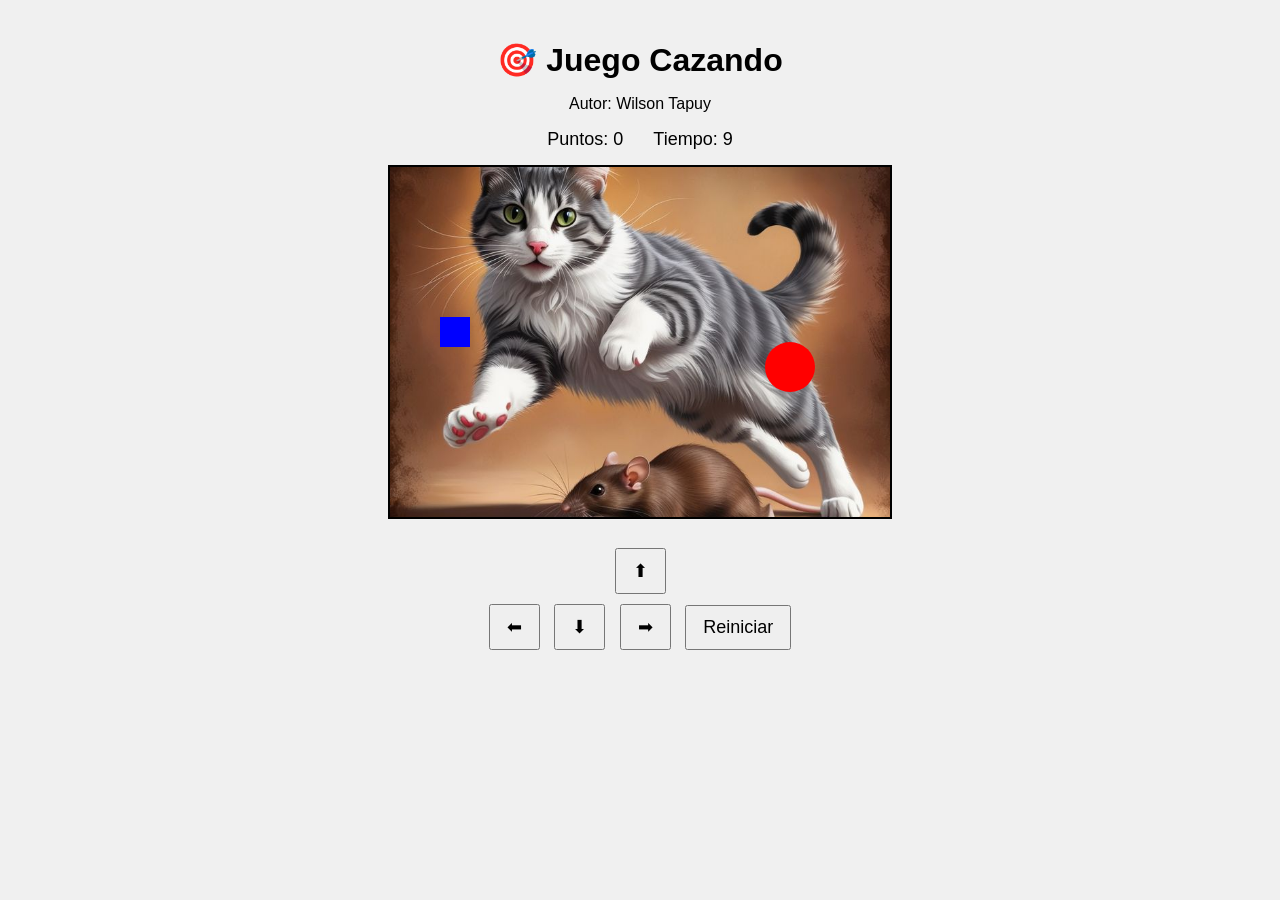
==== index.html @ 60b299bd "Cambio de nombre al html" ====
<!DOCTYPE html>
<html lang="es">

<head>
    <meta charset="UTF-8">
    <meta name="viewport" content="width=device-width, initial-scale=1.0">

    <title>Juego Cazando</title>

    <link rel="stylesheet" href="cazando.css">

    <script src="utilitarios.js"></script>

</head>

<body>

    <h1>🎯 Juego Cazando</h1>

    <p>Autor: Wilson Tapuy</p>

    <div class="panel">

        <span>
            Puntos:
            <span id="puntos">0</span>
        </span>

        <span>
            Tiempo:
            <span id="tiempo">10</span>
        </span>

    </div>

    <canvas id="juego" width="500" height="350"></canvas>

    <div class="controles">

        <button onclick="moverArriba()">⬆</button>

        <br>

        <button onclick="moverIzquierda()">⬅</button>

        <button onclick="moverAbajo()">⬇</button>
        <button onclick="moverDerecha()">➡</button>
        <button onclick="reiniciar()">Reiniciar</button>

    </div>

    <p id="mensaje"></p>

    <script src="cazando.js"></script>

</body>

</html>
---- cazando.css ----
body {

    text-align: center;

    font-family: Arial, sans-serif;

    background: #f0f0f0;

    margin: 0;

    padding: 20px;

}

h1 {

    margin-bottom: 5px;

}

.panel {

    margin: 15px 0;

    font-size: 18px;

    display: flex;

    justify-content: center;

    gap: 30px;

}

canvas {

    background-image: url("rato.jpg");

    background-size: cover;

    background-position: center;

    background-repeat: no-repeat;

    border: 2px solid black;

}

.controles {

    margin-top: 20px;

}

button {

    margin: 5px;

    padding: 10px 16px;

    font-size: 18px;

    cursor: pointer;

}

#mensaje {

    font-size: 20px;

    font-weight: bold;

    color: darkred;

    margin-top: 15px;

}
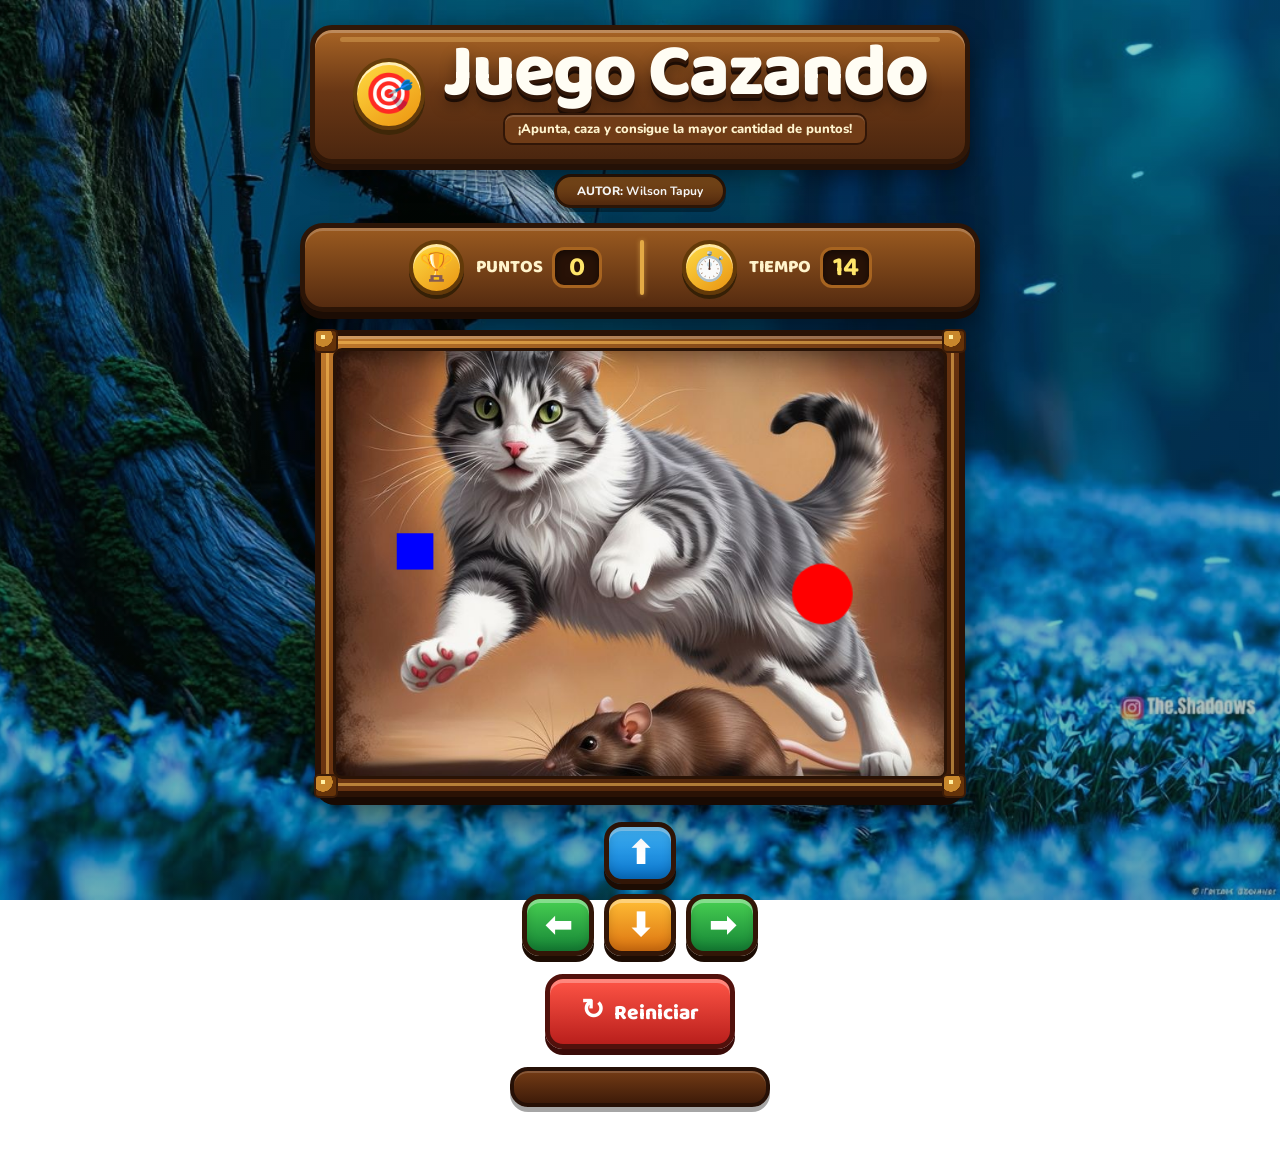
==== commit c562dfab: "Modificar el css y el html usando la ia chat gtp" ====
--- a/index.html
+++ b/index.html
@@ -10,46 +10,176 @@
     <link rel="stylesheet" href="cazando.css">
 
     <script src="utilitarios.js"></script>
-
 </head>
 
 <body>
 
-    <h1>🎯 Juego Cazando</h1>
+    <div class="juego-contenedor">
 
-    <p>Autor: Wilson Tapuy</p>
+        <!-- TÍTULO -->
+        <header class="encabezado">
 
-    <div class="panel">
+            <div class="titulo-caja">
 
-        <span>
-            Puntos:
-            <span id="puntos">0</span>
-        </span>
+                <div class="icono-titulo">
+                    🎯
+                </div>
 
-        <span>
-            Tiempo:
-            <span id="tiempo">10</span>
-        </span>
+                <div class="titulo-texto">
+
+                    <h1>Juego Cazando</h1>
+
+                    <p class="subtitulo">
+                        ¡Apunta, caza y consigue la mayor cantidad de puntos!
+                    </p>
+
+                </div>
+
+            </div>
+
+            <p class="autor">
+                AUTOR: <strong>Wilson Tapuy</strong>
+            </p>
+
+        </header>
+
+
+        <!-- PANEL DE INFORMACIÓN -->
+        <div class="panel">
+
+            <div class="dato">
+
+                <span class="dato-icono">
+                    🏆
+                </span>
+
+                <div class="dato-contenido">
+
+                    <span class="dato-titulo">
+                        PUNTOS
+                    </span>
+
+                    <strong id="puntos">
+                        0
+                    </strong>
+
+                </div>
+
+            </div>
+
+
+            <div class="separador"></div>
+
+
+            <div class="dato">
+
+                <span class="dato-icono reloj">
+                    ⏱️
+                </span>
+
+                <div class="dato-contenido">
+
+                    <span class="dato-titulo">
+                        TIEMPO
+                    </span>
+
+                    <strong id="tiempo">
+                        10
+                    </strong>
+
+                </div>
+
+            </div>
+
+        </div>
+
+
+        <!-- ÁREA DEL JUEGO -->
+        <main class="zona-juego">
+
+            <div class="marco-juego">
+
+                <div class="esquina esquina-arriba-izq"></div>
+                <div class="esquina esquina-arriba-der"></div>
+                <div class="esquina esquina-abajo-izq"></div>
+                <div class="esquina esquina-abajo-der"></div>
+
+                <canvas
+                    id="juego"
+                    width="500"
+                    height="350">
+                </canvas>
+
+            </div>
+
+
+            <!-- CONTROLES -->
+            <div class="controles">
+
+                <div class="fila-control">
+
+                    <button
+                        class="boton boton-arriba"
+                        onclick="moverArriba()">
+
+                        ⬆
+
+                    </button>
+
+                </div>
+
+
+                <div class="fila-control">
+
+                    <button
+                        class="boton boton-izquierda"
+                        onclick="moverIzquierda()">
+
+                        ⬅
+
+                    </button>
+
+
+                    <button
+                        class="boton boton-abajo"
+                        onclick="moverAbajo()">
+
+                        ⬇
+
+                    </button>
+
+
+                    <button
+                        class="boton boton-derecha"
+                        onclick="moverDerecha()">
+
+                        ➡
+
+                    </button>
+
+                </div>
+
+
+                <button
+                    class="boton-reiniciar"
+                    onclick="reiniciar()">
+
+                    <span>↻</span>
+
+                    Reiniciar
+
+                </button>
+
+            </div>
+
+
+            <!-- MENSAJE -->
+            <p id="mensaje"></p>
+
+        </main>
 
     </div>
 
-    <canvas id="juego" width="500" height="350"></canvas>
-
-    <div class="controles">
-
-        <button onclick="moverArriba()">⬆</button>
-
-        <br>
-
-        <button onclick="moverIzquierda()">⬅</button>
-
-        <button onclick="moverAbajo()">⬇</button>
-        <button onclick="moverDerecha()">➡</button>
-        <button onclick="reiniciar()">Reiniciar</button>
-
-    </div>
-
-    <p id="mensaje"></p>
 
     <script src="cazando.js"></script>
 
--- a/cazando.css
+++ b/cazando.css
@@ -1,77 +1,1133 @@
+@import url('https://fonts.googleapis.com/css2?family=Baloo+2:wght@600;700;800&family=Nunito:wght@600;700;800&display=swap');
+
+
+/* =========================================
+   CONFIGURACIÓN GENERAL
+   ========================================= */
+
+* {
+    box-sizing: border-box;
+}
+
+
+html,
 body {
+    min-height: 100%;
+}
+
+
+body {
+
+    margin: 0;
+
+    padding: 25px 15px 45px;
+
+    font-family:
+        'Nunito',
+        Arial,
+        sans-serif;
+
+    color: white;
+
+    /*
+       IMAGEN DE FONDO
+
+       En tu carpeta tienes:
+       Cazandorato.jpg
+
+       Esta imagen ocupará TODA la pantalla.
+    */
+
+    background-image:
+        linear-gradient(
+            rgba(5, 25, 15, 0.20),
+            rgba(5, 25, 15, 0.30)
+        ),
+        url("Cazandorato.jpg");
+
+    background-size: cover;
+
+    background-position: center;
+
+    background-repeat: no-repeat;
+
+    background-attachment: fixed;
+
+    min-height: 100vh;
+
+}
+
+
+/* =========================================
+   CONTENEDOR
+   ========================================= */
+
+.juego-contenedor {
+
+    width:
+        min(900px, 100%);
+
+    margin: 0 auto;
+
+}
+
+
+/* =========================================
+   ENCABEZADO
+   ========================================= */
+
+.encabezado {
 
     text-align: center;
 
-    font-family: Arial, sans-serif;
-
-    background: #f0f0f0;
+    margin-bottom: 15px;
+
+}
+
+
+/* =========================================
+   PLACA DEL TÍTULO
+   ========================================= */
+
+.titulo-caja {
+
+    position: relative;
+
+    display: flex;
+
+    align-items: center;
+
+    justify-content: center;
+
+    gap: 18px;
+
+    width: fit-content;
+
+    max-width: 100%;
+
+    margin: 0 auto;
+
+    padding:
+        13px 38px 14px;
+
+    border-radius: 22px;
+
+    /*
+       Madera
+    */
+
+    background:
+        linear-gradient(
+            180deg,
+            #a86425 0%,
+            #693715 48%,
+            #4b260f 100%
+        );
+
+    border:
+        5px solid #301707;
+
+    box-shadow:
+
+        0 6px 0 #241106,
+
+        0 12px 25px
+        rgba(0,0,0,.45),
+
+        inset 0 3px 0
+        rgba(255,255,255,.25);
+
+}
+
+
+/* Decoración de madera */
+
+.titulo-caja::before {
+
+    content: "";
+
+    position: absolute;
+
+    top: 7px;
+
+    left: 25px;
+
+    right: 25px;
+
+    height: 5px;
+
+    border-radius: 20px;
+
+    background:
+        rgba(255,210,120,.30);
+
+}
+
+
+/* =========================================
+   ICONO
+   ========================================= */
+
+.icono-titulo {
+
+    width: 72px;
+
+    height: 72px;
+
+    flex-shrink: 0;
+
+    display: grid;
+
+    place-items: center;
+
+    border-radius: 50%;
+
+    background:
+        linear-gradient(
+            145deg,
+            #ffdb42,
+            #ec9410
+        );
+
+    border:
+        4px solid #653c0b;
+
+    font-size: 40px;
+
+    box-shadow:
+
+        0 5px 0 #3f2708,
+
+        inset 0 3px 0
+        rgba(255,255,255,.65);
+
+}
+
+
+/* =========================================
+   TÍTULO
+   ========================================= */
+
+h1 {
 
     margin: 0;
 
-    padding: 20px;
-
-}
-
-h1 {
-
-    margin-bottom: 5px;
-
-}
+    font-family:
+        'Baloo 2',
+        cursive;
+
+    font-size:
+        clamp(
+            45px,
+            8vw,
+            75px
+        );
+
+    line-height: .82;
+
+    font-weight: 800;
+
+    color: #fffdf4;
+
+    letter-spacing: -2px;
+
+    text-shadow:
+
+        0 4px 0 #321708,
+
+        0 7px 0 #1d0d05,
+
+        0 10px 15px
+        rgba(0,0,0,.35);
+
+}
+
+
+.subtitulo {
+
+    margin:
+        8px
+        0
+        0;
+
+    padding:
+        5px
+        13px;
+
+    border-radius: 10px;
+
+    display: inline-block;
+
+    background:
+        #703c17;
+
+    border:
+        2px solid #311607;
+
+    color: #fff4cf;
+
+    font-size: 13px;
+
+    font-weight: 800;
+
+    box-shadow:
+        inset 0 2px 0
+        rgba(255,255,255,.15);
+
+}
+
+
+/* =========================================
+   AUTOR
+   ========================================= */
+
+.autor {
+
+    width: fit-content;
+
+    margin:
+        10px
+        auto
+        0;
+
+    padding:
+        6px 20px;
+
+    border-radius: 20px;
+
+    background:
+        linear-gradient(
+            #8b541d,
+            #51290e
+        );
+
+    border:
+        3px solid #2b1507;
+
+    color: white;
+
+    font-size: 12px;
+
+    font-weight: 800;
+
+    box-shadow:
+        0 4px 0
+        rgba(0,0,0,.35);
+
+}
+
+
+/* =========================================
+   PANEL
+   ========================================= */
 
 .panel {
 
-    margin: 15px 0;
+    width:
+        min(680px, 96%);
+
+    margin:
+        15px auto
+        18px;
+
+    padding:
+        12px 28px;
+
+    display: flex;
+
+    align-items: center;
+
+    justify-content: center;
+
+    gap: 38px;
+
+    border-radius: 23px;
+
+    background:
+        linear-gradient(
+            180deg,
+            #9a5a20,
+            #552b10
+        );
+
+    border:
+        5px solid #2c1507;
+
+    box-shadow:
+
+        0 7px 0 #1c0d05,
+
+        0 14px 25px
+        rgba(0,0,0,.4),
+
+        inset 0 3px 0
+        rgba(255,255,255,.20);
+
+}
+
+
+/* =========================================
+   DATOS
+   ========================================= */
+
+.dato {
+
+    display: flex;
+
+    align-items: center;
+
+    gap: 12px;
+
+    min-width: 190px;
+
+}
+
+
+.dato-icono {
+
+    width: 55px;
+
+    height: 55px;
+
+    display: grid;
+
+    place-items: center;
+
+    border-radius: 50%;
+
+    background:
+        linear-gradient(
+            145deg,
+            #ffdc45,
+            #e99412
+        );
+
+    border:
+        4px solid #633a09;
+
+    font-size: 28px;
+
+    box-shadow:
+
+        0 4px 0 #352006,
+
+        inset 0 3px 0
+        rgba(255,255,255,.55);
+
+}
+
+
+.dato-contenido {
+
+    display: flex;
+
+    align-items: center;
+
+    gap: 9px;
+
+}
+
+
+.dato-titulo {
+
+    font-family:
+        'Baloo 2',
+        cursive;
+
+    color: #fff4cc;
 
     font-size: 18px;
 
+    font-weight: 800;
+
+}
+
+
+.dato strong {
+
+    min-width: 50px;
+
+    padding:
+        4px 10px;
+
+    border-radius: 12px;
+
+    background:
+        #281207;
+
+    border:
+        3px solid #a76420;
+
+    color: #ffe56a;
+
+    font-family:
+        'Baloo 2',
+        cursive;
+
+    font-size: 27px;
+
+    line-height: 1;
+
+    text-align: center;
+
+    box-shadow:
+        inset 0 3px 8px
+        rgba(0,0,0,.5);
+
+}
+
+
+/* =========================================
+   SEPARADOR
+   ========================================= */
+
+.separador {
+
+    width: 4px;
+
+    height: 55px;
+
+    border-radius: 10px;
+
+    background:
+        #e3aa45;
+
+    box-shadow:
+        0 0 5px
+        rgba(255,205,90,.5);
+
+}
+
+
+/* =========================================
+   ÁREA DEL JUEGO
+   ========================================= */
+
+.zona-juego {
+
     display: flex;
 
+    flex-direction: column;
+
+    align-items: center;
+
+}
+
+
+/* =========================================
+   MARCO DE MADERA
+   ========================================= */
+
+.marco-juego {
+
+    position: relative;
+
+    width:
+        min(650px, 100%);
+
+    padding: 12px;
+
+    border-radius: 20px;
+
+    background:
+        linear-gradient(
+            145deg,
+            #c17a2c,
+            #6c3511 45%,
+            #3d1b08
+        );
+
+    border:
+        6px solid #2a1205;
+
+    box-shadow:
+
+        0 8px 0 #180a03,
+
+        0 18px 35px
+        rgba(0,0,0,.55),
+
+        inset 0 3px 0
+        rgba(255,255,255,.25);
+
+}
+
+
+/* Textura decorativa */
+
+.marco-juego::before {
+
+    content: "";
+
+    position: absolute;
+
+    inset: 5px;
+
+    border:
+        3px solid
+        rgba(255,196,91,.55);
+
+    border-radius: 12px;
+
+    pointer-events: none;
+
+    z-index: 3;
+
+}
+
+
+/* =========================================
+   ESQUINAS
+   ========================================= */
+
+.esquina {
+
+    position: absolute;
+
+    width: 24px;
+
+    height: 24px;
+
+    border-radius: 5px;
+
+    background:
+        radial-gradient(
+            circle at 35% 30%,
+            #fff1a5 0 12%,
+            #c8872c 13% 50%,
+            #643209 51%
+        );
+
+    border:
+        2px solid #3a1b08;
+
+    z-index: 5;
+
+}
+
+
+.esquina-arriba-izq {
+
+    top: -7px;
+
+    left: -7px;
+
+}
+
+
+.esquina-arriba-der {
+
+    top: -7px;
+
+    right: -7px;
+
+}
+
+
+.esquina-abajo-izq {
+
+    bottom: -7px;
+
+    left: -7px;
+
+}
+
+
+.esquina-abajo-der {
+
+    bottom: -7px;
+
+    right: -7px;
+
+}
+
+
+/* =========================================
+   CANVAS
+   ========================================= */
+
+canvas {
+
+    display: block;
+
+    width: 100%;
+
+    height: auto;
+
+    border-radius: 9px;
+
+    border:
+        3px solid #291306;
+
+    /*
+       IMPORTANTE:
+       rato.jpg queda dentro del juego.
+       Cazandorato.jpg queda como fondo exterior.
+    */
+
+    background-image:
+        url("rato.jpg");
+
+    background-size: cover;
+
+    background-position: center;
+
+    background-repeat: no-repeat;
+
+    box-shadow:
+
+        inset 0 0 30px
+        rgba(0,0,0,.5);
+
+}
+
+
+/* =========================================
+   CONTROLES
+   ========================================= */
+
+.controles {
+
+    margin-top: 20px;
+
+    display: flex;
+
+    flex-direction: column;
+
+    align-items: center;
+
+}
+
+
+.fila-control {
+
+    display: flex;
+
     justify-content: center;
 
-    gap: 30px;
-
-}
-
-canvas {
-
-    background-image: url("rato.jpg");
-
-    background-size: cover;
-
-    background-position: center;
-
-    background-repeat: no-repeat;
-
-    border: 2px solid black;
-
-}
-
-.controles {
-
-    margin-top: 20px;
-
-}
-
-button {
+}
+
+
+/* =========================================
+   BOTONES
+   ========================================= */
+
+.boton {
+
+    width: 72px;
+
+    height: 62px;
 
     margin: 5px;
 
-    padding: 10px 16px;
-
-    font-size: 18px;
+    border-radius: 18px;
+
+    border:
+        5px solid #321607;
+
+    color: white;
+
+    font-size: 32px;
+
+    font-weight: 900;
 
     cursor: pointer;
 
-}
+    box-shadow:
+
+        0 6px 0 #1c0c03,
+
+        inset 0 4px 0
+        rgba(255,255,255,.35),
+
+        inset 0 -5px 10px
+        rgba(0,0,0,.15);
+
+    transition:
+        transform .12s ease,
+        filter .12s ease;
+
+}
+
+
+.boton:hover {
+
+    transform:
+        translateY(-4px)
+        scale(1.04);
+
+    filter:
+        brightness(1.1);
+
+}
+
+
+.boton:active {
+
+    transform:
+        translateY(4px);
+
+    box-shadow:
+
+        0 2px 0 #1c0c03,
+
+        inset 0 3px 0
+        rgba(255,255,255,.2);
+
+}
+
+
+/* ARRIBA */
+
+.boton-arriba {
+
+    background:
+        linear-gradient(
+            #42b9ff,
+            #0872c9
+        );
+
+}
+
+
+/* IZQUIERDA */
+
+.boton-izquierda {
+
+    background:
+        linear-gradient(
+            #48d052,
+            #158436
+        );
+
+}
+
+
+/* ABAJO */
+
+.boton-abajo {
+
+    background:
+        linear-gradient(
+            #ffbd35,
+            #dc7310
+        );
+
+}
+
+
+/* DERECHA */
+
+.boton-derecha {
+
+    background:
+        linear-gradient(
+            #48d052,
+            #158436
+        );
+
+}
+
+
+/* =========================================
+   REINICIAR
+   ========================================= */
+
+.boton-reiniciar {
+
+    margin-top: 13px;
+
+    min-width: 190px;
+
+    padding:
+        10px 25px;
+
+    border-radius: 18px;
+
+    border:
+        5px solid #52110c;
+
+    background:
+        linear-gradient(
+            #ff5546,
+            #b91f1c
+        );
+
+    color: white;
+
+    font-family:
+        'Baloo 2',
+        cursive;
+
+    font-size: 21px;
+
+    font-weight: 800;
+
+    cursor: pointer;
+
+    box-shadow:
+
+        0 6px 0 #3a0b08,
+
+        inset 0 4px 0
+        rgba(255,255,255,.3);
+
+    transition:
+        transform .12s ease,
+        filter .12s ease;
+
+}
+
+
+.boton-reiniciar span {
+
+    font-size: 28px;
+
+    margin-right: 6px;
+
+}
+
+
+.boton-reiniciar:hover {
+
+    transform:
+        translateY(-4px);
+
+    filter:
+        brightness(1.1);
+
+}
+
+
+.boton-reiniciar:active {
+
+    transform:
+        translateY(3px);
+
+}
+
+
+/* =========================================
+   MENSAJE
+   ========================================= */
 
 #mensaje {
 
+    min-width: 260px;
+
+    min-height: 40px;
+
+    margin:
+        18px
+        0
+        0;
+
+    padding:
+        8px 25px;
+
+    border-radius: 18px;
+
+    background:
+        linear-gradient(
+            #733b15,
+            #3e1b09
+        );
+
+    border:
+        4px solid #261006;
+
+    color: #ffe9a3;
+
+    font-family:
+        'Baloo 2',
+        cursive;
+
     font-size: 20px;
 
-    font-weight: bold;
-
-    color: darkred;
-
-    margin-top: 15px;
+    font-weight: 800;
+
+    text-align: center;
+
+    box-shadow:
+
+        0 5px 0
+        rgba(0,0,0,.35),
+
+        inset 0 2px 0
+        rgba(255,255,255,.15);
+
+}
+
+
+/* =========================================
+   RESPONSIVE
+   ========================================= */
+
+@media (max-width: 700px) {
+
+    body {
+
+        padding:
+            15px
+            8px
+            35px;
+
+        background-attachment:
+            scroll;
+
+    }
+
+
+    .titulo-caja {
+
+        padding:
+            12px
+            20px;
+
+        gap: 10px;
+
+    }
+
+
+    .icono-titulo {
+
+        width: 55px;
+
+        height: 55px;
+
+        font-size: 30px;
+
+    }
+
+
+    h1 {
+
+        font-size: 45px;
+
+    }
+
+
+    .subtitulo {
+
+        font-size: 11px;
+
+    }
+
+
+    .panel {
+
+        width: 100%;
+
+        gap: 10px;
+
+        padding:
+            10px;
+
+    }
+
+
+    .dato {
+
+        min-width: 0;
+
+    }
+
+
+    .dato-icono {
+
+        width: 43px;
+
+        height: 43px;
+
+        font-size: 22px;
+
+    }
+
+
+    .dato-titulo {
+
+        font-size: 13px;
+
+    }
+
+
+    .dato strong {
+
+        font-size: 22px;
+
+    }
+
+
+    .separador {
+
+        height: 40px;
+
+    }
+
+
+    .marco-juego {
+
+        width: 100%;
+
+        padding: 8px;
+
+    }
+
+
+    .boton {
+
+        width: 62px;
+
+        height: 55px;
+
+    }
+
+}
+
+
+@media (max-width: 430px) {
+
+    .titulo-caja {
+
+        flex-direction: column;
+
+    }
+
+
+    .subtitulo {
+
+        display: none;
+
+    }
+
+
+    .panel {
+
+        gap: 5px;
+
+    }
+
+
+    .dato-titulo {
+
+        display: none;
+
+    }
+
+
+    .dato-icono {
+
+        width: 38px;
+
+        height: 38px;
+
+    }
+
+
+    .dato strong {
+
+        font-size: 20px;
+
+    }
 
 }
